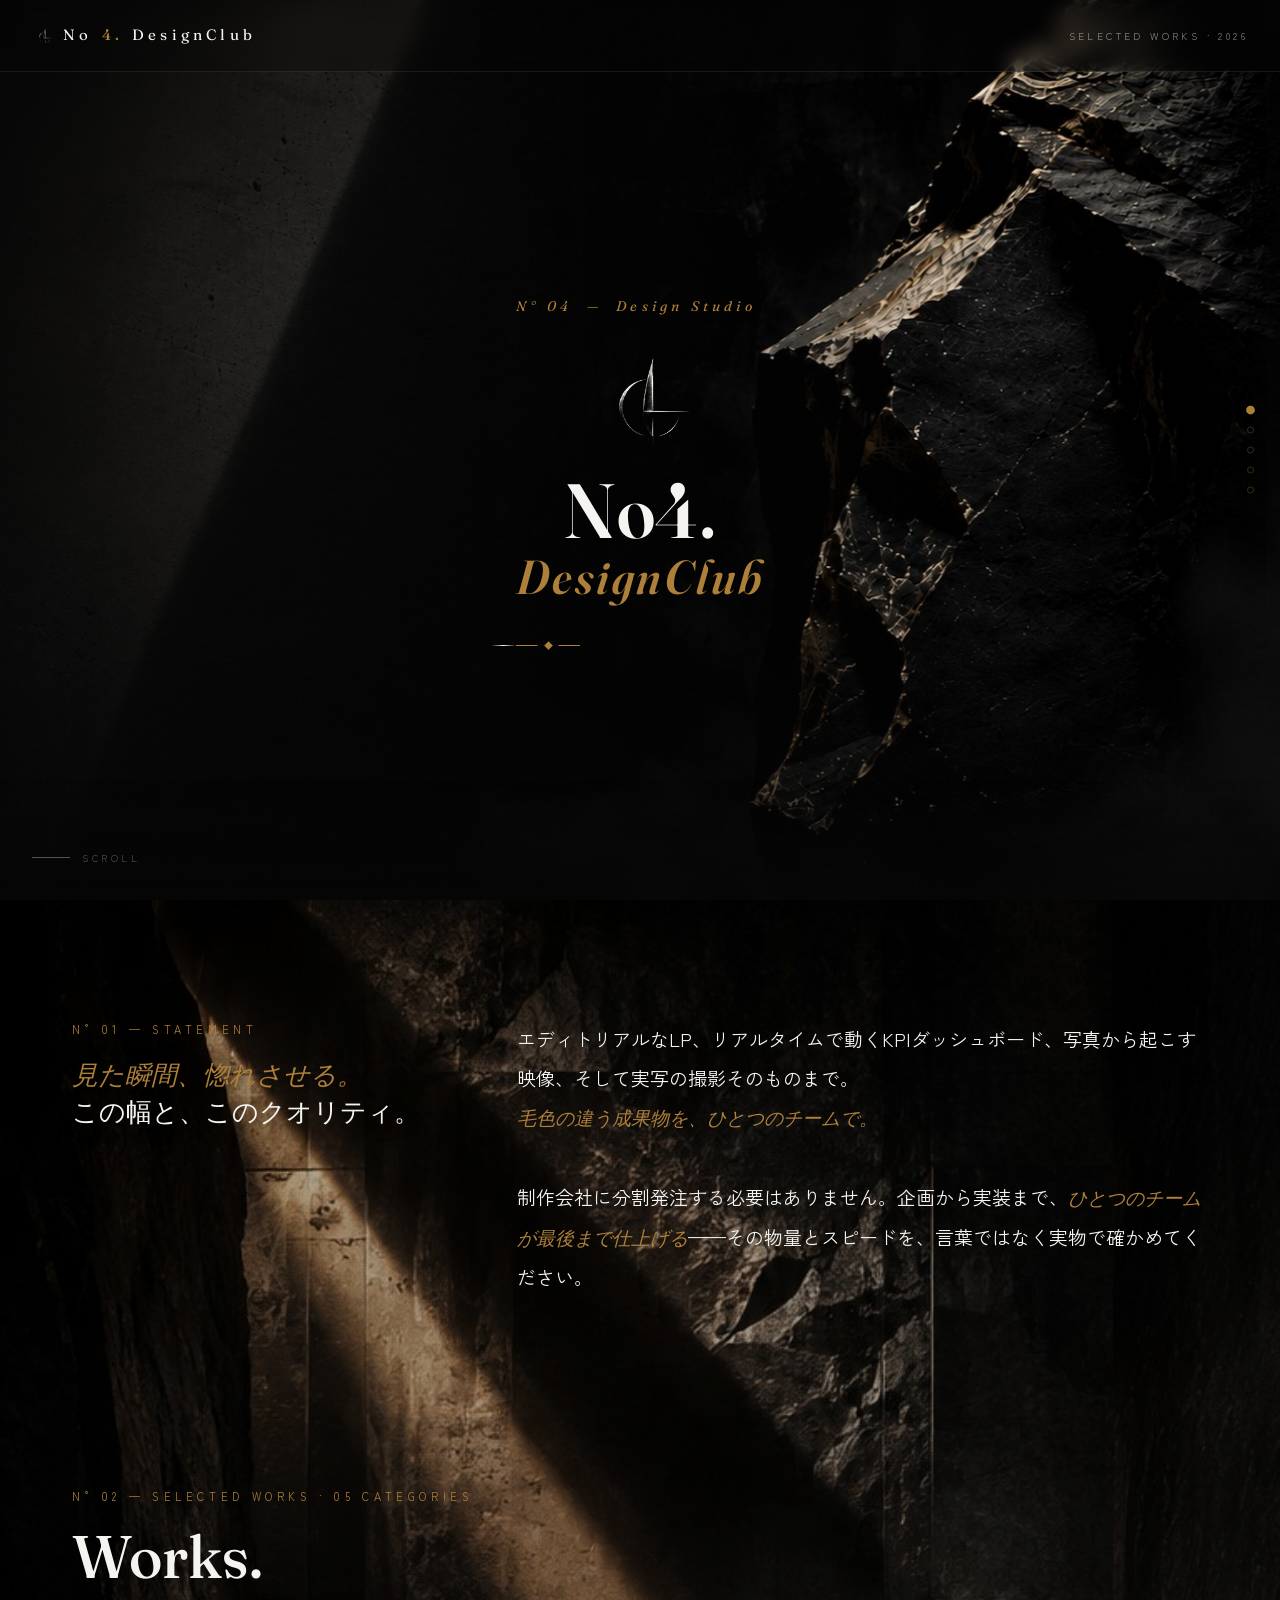
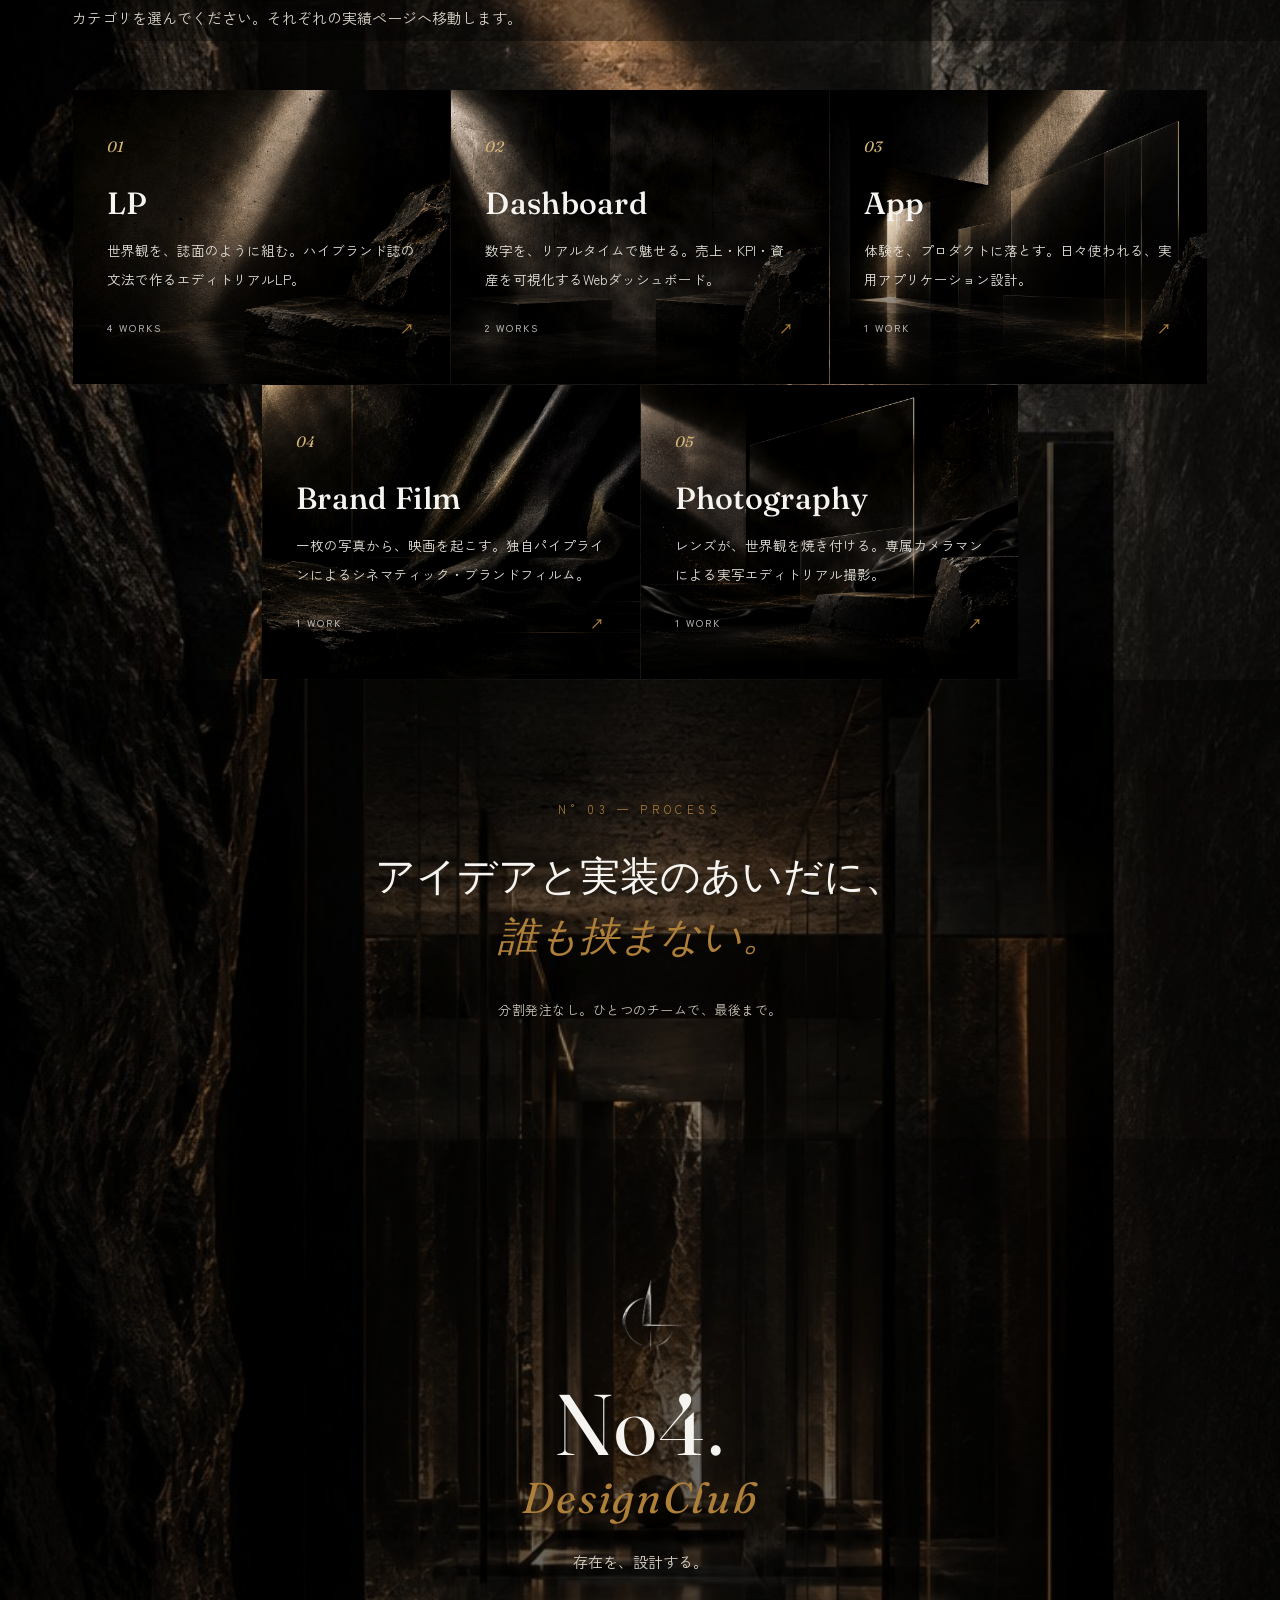
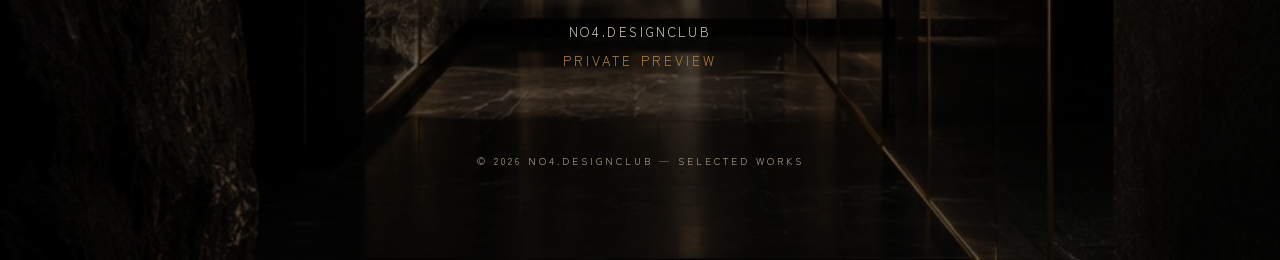
==== index.html @ 949a1e2a "Initial deploy: No4.DesignClub portfolio site" ====
<!DOCTYPE html>
<html lang="ja">
<head>
<meta charset="UTF-8">
<meta name="viewport" content="width=device-width, initial-scale=1.0">
<title>No4.DesignClub — Selected Works</title>
<script>document.documentElement.classList.add('js');</script>
<link rel="preconnect" href="https://fonts.googleapis.com">
<link rel="preconnect" href="https://fonts.gstatic.com" crossorigin>
<link href="https://fonts.googleapis.com/css2?family=Fraunces:ital,opsz,wght@0,9..144,100..900;1,9..144,100..900&family=Zen+Kaku+Gothic+New:wght@400;500;700&family=Noto+Sans+JP:wght@100;300;400;500&display=swap" rel="stylesheet">
<link rel="stylesheet" href="styles.css">
</head>
<body class="noir-top">

<header class="topbar">
  <div class="mark"><img class="mark-icon" src="assets/brand/no4-mark.png" alt="">No<b>4.</b>DesignClub</div>
  <div class="meta">Selected Works · 2026</div>
</header>

<!-- ============ SIDE NAV (PC only) ============ -->
<nav class="side-nav">
  <a href="#s-hero" class="dot" data-label="Intro"></a>
  <a href="#s-statement" class="dot" data-label="Statement"></a>
  <a href="#s-categories" class="dot" data-label="Categories"></a>
  <a href="#s-process" class="dot" data-label="Process"></a>
  <a href="#s-closing" class="dot" data-label="Closing"></a>
</nav>

<!-- ============ HERO ============ -->
<section class="hero hero-noir" id="s-hero" style="--hero-img:url('assets/hero/hero_bg_rock_notext.jpg')">
  <div class="hero-bg"></div>
  <div class="hero-duotone"></div>
  <div class="hero-scrim"></div>
  <div class="hero-spot"></div>
  <div class="wrap">
    <div class="no reveal">N&deg; 04 &nbsp;—&nbsp; Design Studio</div>
    <div class="brand-lockup">
      <img class="brand-icon reveal" src="assets/brand/no4-mark.png" alt="">
      <h1 class="reveal">No4.
        <span class="club serif">DesignClub</span>
      </h1>
    </div>
    <div class="rule reveal"></div>
  </div>
  <div class="scroll-cue">Scroll</div>
</section>

<div class="dark-journey">
<!-- ============ STATEMENT ============ -->
<section class="statement" id="s-statement">
  <div class="wrap">
    <div class="grid">
      <div>
        <span class="eyebrow reveal">N&deg; 01 &mdash; Statement</span>
        <div class="k serif reveal reveal-headline"><span class="g">見た瞬間、惚れさせる。</span><br>この幅と、このクオリティ。</div>
      </div>
      <div>
        <p class="reveal reveal-left">エディトリアルなLP、リアルタイムで動くKPIダッシュボード、写真から起こす映像、そして実写の撮影そのものまで。<span class="g" style="white-space:nowrap">毛色の違う成果物を、ひとつのチームで。</span></p>
        <p class="reveal reveal-left" style="transition-delay:.15s">制作会社に分割発注する必要はありません。企画から実装まで、<span class="g">ひとつのチームが最後まで仕上げる</span>——その物量とスピードを、言葉ではなく実物で確かめてください。</p>
      </div>
    </div>
  </div>
</section>

<!-- ============ CATEGORIES ============ -->
<section class="band" id="s-categories">
  <div class="wrap">
    <span class="eyebrow reveal">N&deg; 02 &mdash; Selected Works · 05 Categories</span>
    <h2 class="serif reveal">Works.</h2>
    <p class="sub reveal">カテゴリを選んでください。それぞれの実績ページへ移動します。</p>
  </div>
</section>

<div class="wrap">
  <div class="cat-grid reveal">

    <a class="cat-card" href="category-lp.html">
      <div class="bg"><img src="assets/thumbs/gen_lp.jpg" alt="" loading="lazy"></div>
      <span class="n serif">01</span>
      <h3>LP</h3>
      <p>世界観を、誌面のように組む。ハイブランド誌の文法で作るエディトリアルLP。</p>
      <div class="meta-row"><span>4 Works</span><span class="arrow">&#8599;</span></div>
    </a>

    <a class="cat-card" href="category-dashboard.html">
      <div class="bg"><img src="assets/thumbs/gen_dashboard.jpg" alt="" loading="lazy"></div>
      <span class="n serif">02</span>
      <h3>Dashboard</h3>
      <p>数字を、リアルタイムで魅せる。売上・KPI・資産を可視化するWebダッシュボード。</p>
      <div class="meta-row"><span>2 Works</span><span class="arrow">&#8599;</span></div>
    </a>

    <a class="cat-card" href="category-app.html">
      <div class="bg"><img src="assets/thumbs/gen_app.jpg" alt="" loading="lazy"></div>
      <span class="n serif">03</span>
      <h3>App</h3>
      <p>体験を、プロダクトに落とす。日々使われる、実用アプリケーション設計。</p>
      <div class="meta-row"><span>1 Work</span><span class="arrow">&#8599;</span></div>
    </a>

    <a class="cat-card" href="category-film.html">
      <div class="bg"><img src="assets/thumbs/gen_film.jpg" alt="" loading="lazy"></div>
      <span class="n serif">04</span>
      <h3>Brand Film</h3>
      <p>一枚の写真から、映画を起こす。独自パイプラインによるシネマティック・ブランドフィルム。</p>
      <div class="meta-row"><span>1 Work</span><span class="arrow">&#8599;</span></div>
    </a>

    <a class="cat-card" href="category-photography.html">
      <div class="bg"><img src="assets/thumbs/gen_photography.jpg" alt="" loading="lazy"></div>
      <span class="n serif">05</span>
      <h3>Photography</h3>
      <p>レンズが、世界観を焼き付ける。専属カメラマンによる実写エディトリアル撮影。</p>
      <div class="meta-row"><span>1 Work</span><span class="arrow">&#8599;</span></div>
    </a>

  </div>
</div>

<!-- ============ PROCESS ============ -->
<section class="process" id="s-process">
  <div class="wrap">
    <span class="eyebrow reveal">N&deg; 03 &mdash; Process</span>
    <p class="reveal reveal-headline">アイデアと実装のあいだに、<br><span class="g" style="white-space:nowrap">誰も挟まない。</span></p>
    <p class="fine reveal">分割発注なし。ひとつのチームで、最後まで。</p>
  </div>
</section>

<!-- ============ CLOSING ============ -->
<section class="closing" id="s-closing">
  <div class="wrap">
    <img class="brand-icon reveal" src="assets/brand/no4-mark.png" alt="">
    <div class="mark serif reveal reveal-headline">No4.
      <span class="club">DesignClub</span>
    </div>
    <p class="tag reveal">存在を、設計する。</p>
    <div class="contact reveal">
      <span>No4.DesignClub</span>
      <b>Private Preview</b>
    </div>
    <div class="foot reveal">&copy; 2026 No4.DesignClub — Selected Works</div>
  </div>
</section>
</div>

<script src="common.js"></script>
</body>
</html>
---- styles.css ----
:root{
  --bg:#fbfaf8;
  --bg-soft:#f3f1ec;
  --panel:#262626;
  --panel-2:#2b2b2b;
  --gold:#ad7f39;
  --gold-soft:rgba(173,127,57,.45);
  --gold-line:rgba(173,127,57,.32);
  --text:#211d18;
  --muted:#585148;
  --faint:#a19a8c;
  --line:rgba(33,29,24,.10);
  --serif:'Fraunces','Times New Roman','YuMincho','Yu Mincho',serif;
  --sans:'Zen Kaku Gothic New','Noto Sans JP','Hiragino Kaku Gothic ProN','Yu Gothic',-apple-system,sans-serif;
  --maxw:1200px;
}
*{box-sizing:border-box;margin:0;padding:0}
html{scroll-behavior:smooth}
body{
  background:var(--bg);
  color:var(--text);
  font-family:var(--sans);
  font-weight:400;
  line-height:1.75;
  -webkit-font-smoothing:antialiased;
  text-rendering:optimizeLegibility;
  overflow-x:hidden;
}
/* ライトテーマのページ（カテゴリ/ケーススタディ）だけ：単色フラットをやめ、ごく薄い放射状グラデーションで奥行きを出す */
body:not(.noir-top){
  background:radial-gradient(140% 70% at 50% -10%,#ffffff 0%,var(--bg) 55%);
}
/* ページ最上部の細いゴールドの一本線＝意図した明るさであることの署名 */
body:not(.noir-top)::after{
  content:"";position:fixed;top:0;left:0;right:0;height:2px;z-index:201;
  background:var(--gold);pointer-events:none;
}
.wrap{max-width:var(--maxw);margin:0 auto;padding:0 32px}
::selection{background:var(--gold);color:#161616}

/* ---------- ambient background: removed 2026-07-19 ----------
   旧「luxury lounge lighting」演出（ゴールドの滲み・きらめき粒子・ノイズ）は
   Rick Owens型ブルータリズムへの方向転換（project_no4_portfolio.md参照）に伴い廃止。
   装飾で埋めず、写真そのもの（hero-noir等）とタイポで語らせる。 */

/* ---------- film grain（2026-07-19）----------
   装飾ではなく素材の質感。サイト全体に極薄のフィルムグレインを重ね、
   「Brand Film」を作るスタジオらしい写真的な手触りを常時与える。 */
body::before{
  content:"";position:fixed;inset:0;z-index:200;pointer-events:none;
  opacity:.035;mix-blend-mode:overlay;
  background-image:url("data:image/svg+xml;utf8,<svg xmlns='http://www.w3.org/2000/svg'><filter id='n'><feTurbulence type='fractalNoise' baseFrequency='0.85' numOctaves='2' stitchTiles='stitch'/></filter><rect width='100%25' height='100%25' filter='url(%23n)'/></svg>");
  background-size:180px 180px;
}

/* ---------- kinetic headline reveal（2026-07-19）----------
   セクションの主見出しだけ、通常のreveal（fade+translateY）にブラーを重ねて
   「像が合っていく」ような特別な立ち上がりにする。多用しない＝主見出し限定。 */
.js .reveal.reveal-headline{
  filter:blur(14px);
  transition:opacity .9s cubic-bezier(.16,1,.3,1),transform .9s cubic-bezier(.16,1,.3,1),filter 1.15s cubic-bezier(.16,1,.3,1);
}
.js .reveal.reveal-headline.in{filter:blur(0)}
@media (prefers-reduced-motion:reduce){
  .reveal-headline{filter:none}
}

/* ---------- typography helpers ---------- */
.serif{font-family:var(--serif)}
.eyebrow{
  font-family:var(--sans);
  font-weight:400;
  font-size:11px;
  letter-spacing:.42em;
  text-transform:uppercase;
  color:var(--gold);
}
h1,h2,h3{font-family:var(--serif);font-weight:500;line-height:1.15}

/* ---------- reveal motion ---------- */
.js .reveal{opacity:0;transform:translateY(22px);transition:opacity .9s cubic-bezier(.16,1,.3,1),transform .9s cubic-bezier(.16,1,.3,1)}
.js .reveal.in{opacity:1;transform:none}
.js .reveal.reveal-left{transform:translateX(-26px)}
.js .reveal.reveal-left.in{transform:none}
@media (prefers-reduced-motion:reduce){
  .js .reveal{opacity:1;transform:none;transition:none}
  html{scroll-behavior:auto}
}

/* ---------- top bar ---------- */
.topbar{
  position:fixed;top:0;left:0;right:0;z-index:50;
  display:flex;align-items:center;justify-content:space-between;
  padding:18px 32px;
  background:linear-gradient(to bottom,rgba(250,245,236,.92),rgba(250,245,236,0));
  backdrop-filter:blur(2px);
}
.topbar .mark{font-family:var(--serif);font-size:15px;letter-spacing:.28em;color:var(--text);text-decoration:none;pointer-events:auto;display:inline-flex;align-items:center;gap:9px}
.topbar .mark-icon{height:19px;width:auto}
.topbar .mark b{color:var(--gold);font-weight:500}
.topbar .meta{font-size:10px;letter-spacing:.34em;color:var(--faint);text-transform:uppercase;pointer-events:none}
.topbar .back{
  pointer-events:auto;font-size:10px;letter-spacing:.28em;text-transform:uppercase;color:var(--muted);
  text-decoration:none;display:flex;align-items:center;gap:8px;transition:color .25s ease;
}
.topbar .back:hover{color:var(--gold)}
.topbar .back span{font-size:13px}

/* トップページ限定：hero-noir（暗い写真ヒーロー）に合わせてトップバーを反転 */
.noir-top .topbar{
  height:72px;padding-top:0;padding-bottom:0;
  background:rgba(8,8,8,.35);
  backdrop-filter:blur(10px);-webkit-backdrop-filter:blur(10px);
  border-bottom:1px solid rgba(255,255,255,.08);
}
.noir-top .topbar .mark{color:#f5f4f1}
.noir-top .topbar .meta{color:rgba(245,244,241,.55)}

/* ---------- hero ---------- */
.hero{
  min-height:100vh;display:flex;flex-direction:column;justify-content:center;
  position:relative;padding:120px 0 80px;
}
.hero .no{font-family:var(--serif);font-style:italic;font-size:14px;letter-spacing:.3em;color:var(--gold);margin-bottom:26px}
.hero h1{
  font-size:clamp(36px,6vw,84px);
  font-weight:600;
  font-variation-settings:'opsz' 144;
  letter-spacing:.01em;
  line-height:.98;
  color:#f5f4f1;
}
.hero h1 .club{
  display:block;
  color:var(--gold);font-style:italic;font-size:.62em;letter-spacing:.06em;margin-top:.12em;
}
.hero .tag{
  margin-top:40px;max-width:640px;
  font-size:clamp(15px,1.4vw,18px);font-weight:400;color:var(--muted);
  line-height:1.9;
}
.hero .tag b{color:var(--text);font-weight:500}
.hero .wrap{position:relative;z-index:3}
.hero .brand-lockup{display:inline-block;text-align:center}
.hero .brand-icon{height:104px;width:auto;margin:0 auto 24px;display:block}

/* ---------- hero-noir: photographic hero (2026-07-19, Rick Owens方向 / 2026-07-19 ゴールドデュオトーン+ボトムフェード追加) ---------- */
.hero-noir{background:#050505;color:#f5f4f1;overflow:hidden;z-index:0}
.hero-noir .hero-bg{
  position:absolute;inset:-3% -3%;z-index:-3;
  background-image:var(--hero-img);background-size:cover;background-position:var(--hero-pos, center right);
  animation:heroKenBurns 28s ease-in-out infinite alternate;
  will-change:transform;
}
@keyframes heroKenBurns{
  0%{transform:scale(1)}
  100%{transform:scale(1.055)}
}
/* グレースケール写真にゴールドの色相だけを乗せるデュオトーン（mix-blend-mode:colorは背景の輝度を保ったまま色相/彩度だけ上書きする） */
.hero-noir .hero-duotone{
  display:none;
  position:absolute;inset:0;z-index:-2;
  background:radial-gradient(130% 95% at 78% 12%,#e7c48a 0%,#8a5f28 42%,#180f07 80%);
  mix-blend-mode:color;
  opacity:.92;
}
.hero-noir .hero-scrim{
  position:absolute;inset:0;z-index:-1;
  background:
    linear-gradient(90deg,rgba(5,5,5,.92) 0%,rgba(5,5,5,.74) 30%,rgba(5,5,5,.32) 56%,rgba(5,5,5,.04) 78%,rgba(5,5,5,0) 100%),
    linear-gradient(0deg,rgba(5,5,5,.55) 0%,rgba(5,5,5,0) 32%);
}
/* ヒーロー下端はごく薄い暗色フェードのみ（次のStatementも深い黒なので白へ溶かす必要がない） */
.hero-noir::after{
  content:"";position:absolute;left:0;right:0;bottom:0;height:120px;z-index:1;
  background:linear-gradient(to bottom,rgba(5,5,5,0) 0%,rgba(5,5,5,.5) 100%);
  pointer-events:none;
}
/* カーソル追従スポットライト（signature interaction・2026-07-19）：暗い面にマウスを近づけると光が差し込む */
.hero-noir .hero-spot{
  position:absolute;inset:0;z-index:0;pointer-events:none;
  background:radial-gradient(circle 340px at var(--sx,50%) var(--sy,42%),rgba(255,210,145,.5) 0%,rgba(255,210,145,0) 72%);
  mix-blend-mode:screen;
  opacity:0;transition:opacity .5s ease;
}
.has-fine-cursor .hero-noir.spot-active .hero-spot{opacity:1}
.hero-noir .no{color:var(--gold)}
.hero-noir .tag{color:rgba(245,244,241,.72)}
.hero-noir .tag b{color:#fff}
.hero-noir .rule{background:var(--gold)}
.hero-noir .rule::before{background:#050505}
/* scroll-cueはボトムフェードで明るくなった位置に乗るため、暗色側ではなく淡色背景向けの配色にする */
.hero-noir .scroll-cue{color:var(--muted);z-index:2}
.hero-noir .scroll-cue::before{background:var(--muted)}
@media (max-width:900px){
  .hero-noir .hero-bg{background-position:65% center}
}
@media (prefers-reduced-motion:reduce){
  .hero-noir .hero-bg{animation:none}
}
.rule{width:64px;height:1px;background:var(--gold);opacity:.85;margin:44px 0 0;position:relative;overflow:visible}
.rule::before{
  content:"\25C6";position:absolute;left:50%;top:50%;transform:translate(-50%,-50%);
  font-size:9px;color:var(--gold);background:var(--bg);padding:0 6px;line-height:1;
}
.rule::after{
  content:"";position:absolute;top:0;left:-40%;width:40%;height:100%;
  background:linear-gradient(90deg,transparent,rgba(255,255,255,.95),transparent);
  animation:sweep 5.5s ease-in-out infinite;
}
@keyframes sweep{
  0%{left:-40%}
  55%{left:110%}
  100%{left:110%}
}
@media (prefers-reduced-motion:reduce){
  .rule::after{animation:none;display:none}
}
.scroll-cue{
  position:absolute;bottom:34px;left:32px;
  font-size:10px;letter-spacing:.35em;text-transform:uppercase;color:var(--faint);
  display:flex;align-items:center;gap:12px;
}
.scroll-cue::before{content:"";width:38px;height:1px;background:var(--faint)}

/* ---------- category hero (smaller, per-category pages) ---------- */
.cat-hero{min-height:64vh;display:flex;flex-direction:column;justify-content:center;position:relative;padding:150px 0 60px}
.cat-hero .no{font-family:var(--serif);font-style:italic;font-size:13px;letter-spacing:.3em;color:var(--gold);margin-bottom:22px}
.cat-hero h1{
  font-size:clamp(44px,7.5vw,96px);font-weight:600;letter-spacing:.01em;line-height:.98;
  color:var(--text);
}
.cat-hero .tag{margin-top:30px;max-width:640px;font-size:clamp(15px,1.4vw,18px);color:var(--muted);line-height:1.9}
.cat-hero .fine{font-family:var(--sans);font-size:13px;color:var(--faint);margin-top:16px;letter-spacing:.04em}
.cat-hero .count{margin-top:26px;font-size:11px;letter-spacing:.28em;text-transform:uppercase;color:var(--faint)}

/* ---------- dark journey (Statement〜Closing共通の1枚背景) ---------- */
.dark-journey{position:relative;overflow:hidden}
.dark-journey::before{
  content:"";position:absolute;inset:0;z-index:0;
  background-image:url('assets/hero/journey_bg_single_notext.jpg');
  background-size:cover;background-position:center top;
}

/* ---------- statement ---------- */
.statement{padding:120px 0;position:relative}
.statement::after{
  content:"";position:absolute;inset:0;z-index:0;
  background:rgba(0,0,0,.32);
}
.statement .wrap{position:relative;z-index:1}
.statement .grid{display:grid;grid-template-columns:.9fr 1.6fr;gap:56px;align-items:start}
.statement .eyebrow{display:block;margin-bottom:18px}
.statement .k{font-family:var(--serif);font-size:26px;line-height:1.4;color:#f5f4f1;text-shadow:0 2px 18px rgba(0,0,0,.7)}
.statement p{font-size:19px;line-height:2.05;font-weight:400;color:#f5f4f1}
.statement p + p{margin-top:40px}
.statement p .g,.statement .k .g{color:var(--gold);font-family:var(--serif);font-style:italic;font-weight:500}

/* ---------- section head (Works) ---------- */
.band{padding:70px 0 10px;position:relative}
.band::after{
  content:"";position:absolute;inset:0;z-index:0;
  background:rgba(0,0,0,.38);
}
.band .wrap{position:relative;z-index:1}
.band .eyebrow{display:block;margin-bottom:16px}
.band h2{font-size:clamp(34px,5vw,60px);color:#f5f4f1}
.band .sub{margin-top:14px;color:#d8d2c6;font-size:15px;max-width:520px}

/* ---------- category cards (hub) ---------- */
.cat-grid{display:flex;flex-wrap:wrap;justify-content:center;gap:1px;background:var(--line);border:1px solid var(--line);margin-top:48px}
.cat-card{
  flex:0 0 calc((100% - 2px) / 3);max-width:calc((100% - 2px) / 3);
  position:relative;background:#0a0a0a;padding:44px 34px;min-height:270px;
  display:flex;flex-direction:column;text-decoration:none;color:inherit;
  overflow:hidden;isolation:isolate;
  transition:background .3s ease;
  --sx:50%;--sy:40%;
}
.cat-card:hover{background:#141414}
.cat-card .bg{position:absolute;inset:0;z-index:-1;overflow:hidden}
.cat-card .bg img{
  width:100%;height:100%;object-fit:cover;object-position:center center;
  opacity:1;filter:saturate(1.05) contrast(1.02);
  transform:scale(1.06);
  transition:opacity .5s ease,filter .5s ease,transform .8s cubic-bezier(.16,1,.3,1);
}
.cat-card .bg::after{
  content:"";position:absolute;inset:0;
  background:linear-gradient(to top,rgba(0,0,0,.78) 0%,rgba(0,0,0,.05) 55%,rgba(0,0,0,0) 100%);
}
.cat-card .bg::before{
  content:"";position:absolute;inset:0;z-index:2;pointer-events:none;
  background:radial-gradient(circle 200px at var(--sx) var(--sy),rgba(255,210,145,.55) 0%,rgba(255,210,145,0) 75%);
  mix-blend-mode:screen;
  opacity:0;transition:opacity .35s ease;
}
.has-fine-cursor .cat-card.spot-active .bg::before{opacity:1}
.cat-card:hover .bg img{opacity:1;filter:saturate(1.15) contrast(1.05);transform:scale(1.12)}
.cat-card .n{font-family:var(--serif);font-style:italic;color:#d9b878;font-size:15px;margin-bottom:26px}
.cat-card h3{font-family:var(--serif);font-size:clamp(26px,2.4vw,32px);font-weight:500;letter-spacing:.01em;margin-bottom:14px;color:#f5f4f1}
.cat-card p{
  font-size:13.5px;color:#e5e2da;font-weight:400;line-height:2.15;flex:1;
}
.cat-card .meta-row{
  margin-top:22px;display:flex;align-items:center;justify-content:space-between;
  font-size:10px;letter-spacing:.2em;text-transform:uppercase;color:rgba(245,244,241,.7);font-weight:500;
}
.cat-card .arrow{font-size:14px;color:var(--gold);transition:transform .25s ease}
.cat-card:hover .arrow{transform:translate(4px,-4px)}
@media (max-width:900px){.cat-card{flex-basis:calc((100% - 1px) / 2);max-width:calc((100% - 1px) / 2)}}
@media (max-width:560px){.cat-card{flex-basis:100%;max-width:100%}}

/* ---------- work block ---------- */
.work{padding:96px 0;border-top:1px solid var(--line)}
.work:first-of-type{border-top:none}
.work .head{display:grid;grid-template-columns:auto 1fr;gap:34px;align-items:start;margin-bottom:44px}
.work .idx{
  font-family:var(--serif);font-style:italic;font-size:30px;line-height:1;color:var(--gold);
  width:76px;height:76px;border-radius:50%;display:flex;align-items:center;justify-content:center;
  background:radial-gradient(circle at 34% 30%,#fffaf1,var(--bg-soft) 62%);
  box-shadow:inset 0 1px 2px rgba(255,255,255,.9),inset 0 -3px 6px rgba(179,130,58,.28),0 8px 18px -8px rgba(179,130,58,.4),0 0 0 1px var(--gold-line);
}
.work .tags{display:flex;gap:10px;flex-wrap:wrap;margin-bottom:14px}
.tag-pill{
  font-size:10px;letter-spacing:.22em;text-transform:uppercase;color:var(--gold);
  border:1px solid var(--gold-line);border-radius:2px;padding:5px 11px;
  font-weight:400;
}
.tag-pill.muted{color:var(--muted);border-color:var(--line)}
.tag-pill.gold-tag{background:var(--gold);color:#fff;border-color:var(--gold)}
.work h3{font-size:clamp(30px,4vw,46px);letter-spacing:.01em}
.work .concept{margin-top:12px;font-size:17px;color:var(--muted);font-weight:400;max-width:640px;line-height:1.8}
.work ul{list-style:none;margin-top:22px;display:grid;grid-template-columns:1fr 1fr;gap:8px 34px;max-width:760px}
.work li{position:relative;padding-left:20px;font-size:14px;color:var(--text);font-weight:400;line-height:1.7}
.work li::before{content:"";position:absolute;left:0;top:.72em;width:6px;height:1px;background:var(--gold)}
.work li.note{color:var(--faint)}
.work li.note::before{background:var(--faint)}
.live-link{
  display:inline-flex;align-items:center;gap:8px;margin-top:24px;
  font-family:var(--sans);font-size:13px;letter-spacing:.08em;color:var(--gold);
  text-decoration:none;border-bottom:1px solid var(--gold-line);padding-bottom:3px;
  transition:border-color .25s ease,gap .25s ease;
}
.live-link span{font-size:14px;transition:transform .25s ease}
.live-link:hover{border-color:var(--gold);gap:11px}
.live-link:hover span{transform:translate(2px,-2px)}

/* ---------- visual stage ---------- */
.stage{display:flex;gap:26px;align-items:stretch}
.stage.center{justify-content:center}
.stage .grow{flex:1;min-width:0}

/* ---------- case study (flagship deep-dive, 2026-07-24) ---------- */
.case-hero{margin-bottom:10px}
.case-hero .idx{display:block;font-family:var(--serif);font-style:italic;color:var(--gold);font-size:14px;letter-spacing:.24em;margin-bottom:20px}
.case-hero h3{font-size:clamp(38px,5.6vw,64px);letter-spacing:.01em;margin-bottom:20px}
.case-hero .lead{font-size:18px;line-height:1.9;color:var(--muted);max-width:640px}
.case-meta{display:grid;grid-template-columns:repeat(4,1fr);gap:1px;background:var(--line);border:1px solid var(--line);margin-top:44px}
.case-meta div{background:var(--bg);padding:20px 22px}
.case-meta .k{font-size:10px;letter-spacing:.2em;text-transform:uppercase;color:var(--faint);margin-bottom:8px}
.case-meta .v{font-size:14px;color:var(--text);line-height:1.5}

.case-section{margin-top:70px;max-width:720px}
.case-section .n{font-family:var(--serif);font-style:italic;color:var(--gold);font-size:13px;letter-spacing:.2em;margin-bottom:14px;display:block}
.case-section h4{font-size:clamp(21px,2.4vw,28px);margin-bottom:16px;font-weight:500}
.case-section p{font-size:15.5px;line-height:1.95;color:var(--muted)}
.case-section p+p{margin-top:16px}

.case-art{margin-top:70px}
.case-art .n{font-family:var(--serif);font-style:italic;color:var(--gold);font-size:13px;letter-spacing:.2em;margin-bottom:14px;display:block}
.case-art h4{font-size:clamp(21px,2.4vw,28px);margin-bottom:16px;font-weight:500}
.case-art p{font-size:15.5px;line-height:1.95;color:var(--muted);max-width:720px}
.case-type-sample{margin-top:28px;padding:36px;border:1px solid var(--line);background:var(--bg-soft);max-width:640px}
.case-type-sample .en{font-family:'EB Garamond',serif;font-style:italic;font-size:32px;color:var(--text);line-height:1.3}
.case-type-sample .ja{font-family:'Noto Sans JP',sans-serif;font-weight:100;font-size:16px;color:var(--muted);margin-top:14px;letter-spacing:.04em}
.case-art .swatches{display:flex;gap:14px;margin-top:22px}
.case-swatch{width:56px;height:56px;border-radius:4px}

.case-results{margin-top:70px;display:grid;grid-template-columns:1fr 1fr;gap:1px;background:var(--line);border:1px solid var(--line)}
.case-results>div{background:var(--bg);padding:32px 30px}
.case-results .label{font-size:10px;letter-spacing:.22em;text-transform:uppercase;color:var(--faint);margin-bottom:16px}
.case-results ul{list-style:none}
.case-results li{position:relative;padding-left:18px;font-size:14px;color:var(--text);line-height:1.8;margin-bottom:10px}
.case-results li:last-child{margin-bottom:0}
.case-results li::before{content:"";position:absolute;left:0;top:.78em;width:6px;height:1px;background:var(--gold)}

.case-next{margin-top:90px;padding-top:46px;border-top:1px solid var(--line)}
.case-next .lbl{font-size:10px;letter-spacing:.24em;text-transform:uppercase;color:var(--faint)}
.case-next a{display:inline-block;margin-top:14px;font-family:var(--serif);font-size:clamp(26px,3.6vw,40px);color:var(--text);text-decoration:none;transition:color .25s ease}
.case-next a:hover{color:var(--gold)}
@media (max-width:900px){
  .case-meta{grid-template-columns:1fr 1fr}
  .case-results{grid-template-columns:1fr}
}

/* gilded corner accents shared by all frame types */
.browser,.phone,.film{position:relative}
.browser::before,.browser::after,
.phone::before,.phone::after,
.film::before,.film::after{
  content:"";position:absolute;width:18px;height:18px;pointer-events:none;z-index:2;
  border-color:var(--gold);border-style:solid;opacity:.45;
  transition:opacity .3s ease;
}
.browser:hover::before,.browser:hover::after,
.phone:hover::before,.phone:hover::after,
.film:hover::before,.film:hover::after{opacity:.95}
.browser::before,.phone::before,.film::before{top:9px;left:9px;border-width:1.5px 0 0 1.5px}
.browser::after,.phone::after,.film::after{bottom:9px;right:9px;border-width:0 1.5px 1.5px 0}

/* browser frame */
.browser{
  background:var(--panel);
  border:1px solid var(--line);
  border-radius:8px;
  overflow:hidden;
  box-shadow:0 40px 90px -35px rgba(0,0,0,.85),0 0 80px -22px rgba(179,130,58,.3),0 0 0 1px rgba(179,130,58,.1);
  display:flex;flex-direction:column;
}
.chrome{
  display:flex;align-items:center;gap:8px;
  padding:11px 16px;background:var(--panel-2);border-bottom:1px solid var(--line);
  flex:0 0 auto;
}
.chrome .dot{width:10px;height:10px;border-radius:50%;background:#3a3a3a}
.chrome .dot:nth-child(2){background:#343434}
.chrome .url{
  margin-left:14px;font-size:11px;letter-spacing:.12em;color:var(--faint);
  font-family:var(--sans);white-space:nowrap;overflow:hidden;text-overflow:ellipsis;
}
.chrome .url b{color:var(--muted);font-weight:400}
.viewport{
  overflow-y:auto;overscroll-behavior:contain;
  background:#111;
  max-height:var(--vh,600px);
}
.viewport img{display:block;width:100%;height:auto;cursor:zoom-in}
.viewport.fit{max-height:none}
/* slim gold scrollbar */
.viewport::-webkit-scrollbar{width:9px}
.viewport::-webkit-scrollbar-track{background:transparent}
.viewport::-webkit-scrollbar-thumb{background:var(--gold-soft);border-radius:8px;border:2px solid #111}
.viewport::-webkit-scrollbar-thumb:hover{background:var(--gold)}

/* phone frame */
.phone{
  flex:0 0 auto;width:284px;
  background:#0d0d0d;border:1px solid var(--line);
  border-radius:30px;padding:12px;
  box-shadow:0 40px 80px -40px rgba(0,0,0,.85),0 0 80px -20px rgba(179,130,58,.34);
  display:flex;flex-direction:column;
}
.phone .notch{width:110px;height:5px;border-radius:5px;background:#2c2c2c;margin:2px auto 10px}
.phone .screen{
  border-radius:20px;overflow:hidden;overflow-y:auto;overscroll-behavior:contain;
  background:#111;max-height:var(--pvh,600px);
}
.phone .screen img{display:block;width:100%;height:auto}
.phone .screen::-webkit-scrollbar{width:6px}
.phone .screen::-webkit-scrollbar-thumb{background:var(--gold-soft);border-radius:6px}

/* video frame */
.film{
  background:#000;border:1px solid var(--line);border-radius:8px;overflow:hidden;
  box-shadow:0 40px 80px -40px rgba(0,0,0,.85),0 0 80px -20px rgba(179,130,58,.3);
  position:relative;flex:1;min-width:0;
}
.film video{display:block;width:100%;height:auto;max-height:640px;object-fit:cover}
.film .cap{
  position:absolute;left:16px;bottom:14px;
  font-size:10px;letter-spacing:.24em;text-transform:uppercase;color:rgba(255,255,255,.82);
  text-shadow:0 1px 8px rgba(0,0,0,.9);
}

/* ---------- stills grid (photography frame) ---------- */
.stills-grid{display:grid;grid-template-columns:repeat(4,1fr);gap:10px}
.stills-grid .cell{
  position:relative;border-radius:6px;overflow:hidden;background:#111;
  border:1px solid var(--line);
  box-shadow:0 20px 50px -30px rgba(0,0,0,.8);
  aspect-ratio:2/3;
}
.stills-grid .cell:nth-child(3n+1){aspect-ratio:3/4}
.stills-grid img{width:100%;height:100%;object-fit:cover;display:block;transition:transform .5s cubic-bezier(.16,1,.3,1)}
.stills-grid .cell:hover img{transform:scale(1.045)}
@media (max-width:900px){.stills-grid{grid-template-columns:repeat(3,1fr)}}
@media (max-width:560px){.stills-grid{grid-template-columns:repeat(2,1fr)}}

.cap-row{
  margin-top:16px;display:flex;align-items:center;gap:14px;
  font-size:11px;letter-spacing:.16em;text-transform:uppercase;color:var(--faint);
}
.cap-row .dotline{flex:1;height:1px;background:var(--line)}

/* ---------- capabilities ---------- */
.caps{padding:110px 0;border-top:1px solid var(--line)}
.caps .grid{display:grid;grid-template-columns:repeat(4,1fr);gap:1px;background:var(--line);border:1px solid var(--line);margin-top:48px}
.cap-cell{background:var(--bg);padding:38px 30px;min-height:210px;display:flex;flex-direction:column}
.cap-cell .n{font-family:var(--serif);font-style:italic;color:var(--gold-soft);font-size:15px;margin-bottom:22px}
.cap-cell h4{font-family:var(--serif);font-size:23px;font-weight:500;letter-spacing:.01em;margin-bottom:12px}
.cap-cell p{font-size:13px;color:var(--muted);font-weight:400;line-height:1.85}

/* ---------- process ---------- */
.process{padding:120px 0;text-align:center;position:relative}
.process::after{
  content:"";position:absolute;inset:0;z-index:0;
  background:rgba(0,0,0,.44);
}
.process .wrap{position:relative;z-index:1}
.process .eyebrow{display:block;margin-bottom:26px}
.process p{
  font-family:var(--serif);font-size:clamp(24px,3.4vw,40px);line-height:1.5;
  max-width:900px;margin:0 auto;color:#f5f4f1;font-weight:400;
}
.process p .g{color:var(--gold);font-style:italic}
.process .fine{font-family:var(--sans);font-size:13px;color:#c9c3b6;margin-top:34px;letter-spacing:.04em}

/* ---------- closing ---------- */
.closing{padding:130px 0 90px;text-align:center;position:relative}
.closing::after{
  content:"";position:absolute;inset:0;z-index:0;
  background:rgba(0,0,0,.58);
}
.closing .wrap{position:relative;z-index:1}
.closing .brand-icon{height:88px;width:auto;margin:0 auto 24px;display:block}
.closing .brand-icon-raw{width:150px;height:auto;margin:0 auto 24px;display:block;border-radius:4px}
.closing .mark{font-family:var(--serif);font-size:clamp(40px,7vw,86px);letter-spacing:.02em;line-height:1;color:#f5f4f1}
.closing .mark .club{display:block;color:var(--gold);font-style:italic;font-size:.5em;margin-top:.2em;text-shadow:0 0 34px rgba(179,130,58,.3)}
.closing .tag{color:#d8d2c6;margin-top:30px;font-size:15px}
.closing .contact{
  margin-top:46px;display:inline-flex;flex-direction:column;gap:6px;
  font-size:13px;letter-spacing:.2em;text-transform:uppercase;color:#c9c3b6;
}
.closing .contact b{color:var(--gold);font-weight:400;letter-spacing:.24em}
.foot{margin-top:80px;font-size:10px;letter-spacing:.3em;text-transform:uppercase;color:#b3a58f}

/* ---------- back link (bottom, category pages) ---------- */
.back-band{padding:60px 0 40px;text-align:center}
.back-band .to-hub{
  display:inline-flex;align-items:center;gap:10px;text-decoration:none;
  font-family:var(--sans);font-size:12px;letter-spacing:.24em;text-transform:uppercase;color:var(--muted);
  border-bottom:1px solid var(--line);padding-bottom:6px;transition:color .25s ease,border-color .25s ease;
}
.back-band .to-hub:hover{color:var(--gold);border-color:var(--gold-line)}

/* ---------- responsive ---------- */
@media (max-width:900px){
  .wrap{padding:0 22px}
  .topbar{padding:14px 22px}
  .statement .grid{grid-template-columns:1fr;gap:28px}
  .work .head{grid-template-columns:1fr;gap:14px}
  .work .idx{width:58px;height:58px;font-size:22px}
  .work ul{grid-template-columns:1fr}
  .stage{flex-direction:column;gap:20px}
  .phone{width:100%;max-width:300px;margin:0 auto}
  .caps .grid{grid-template-columns:1fr 1fr}
  .scroll-cue{left:22px}
}
@media (max-width:520px){
  .caps .grid{grid-template-columns:1fr}
  .hero h1{font-size:48px}
}

/* ---------- side nav (PC only) ---------- */
.side-nav{
  position:fixed;right:26px;top:50%;transform:translateY(-50%);z-index:40;
  display:flex;flex-direction:column;gap:13px;
}
.side-nav .dot{
  position:relative;width:7px;height:7px;border-radius:50%;
  background:transparent;border:1px solid var(--gold-line);
  transition:background .3s ease,transform .3s ease,border-color .3s ease;
}
.side-nav .dot::after{
  content:attr(data-label);position:absolute;right:18px;top:50%;transform:translateY(-50%);
  font-family:var(--sans);font-size:11px;letter-spacing:.06em;white-space:nowrap;
  color:var(--text);background:var(--bg);padding:4px 10px;border-radius:3px;
  border:1px solid var(--line);opacity:0;pointer-events:none;
  transition:opacity .25s ease,transform .25s ease;transform:translateY(-50%) translateX(6px);
}
.side-nav .dot:hover::after{opacity:1;transform:translateY(-50%) translateX(0)}
.side-nav .dot:hover{border-color:var(--gold);transform:scale(1.3)}
.side-nav .dot.active{background:var(--gold);border-color:var(--gold);transform:scale(1.25)}
@media (max-width:1100px){.side-nav{display:none}}

/* ---------- 3D tilt frames (PC only) ---------- */
html.has-fine-cursor .browser,html.has-fine-cursor .phone,html.has-fine-cursor .film{
  transition:transform .35s cubic-bezier(.16,1,.3,1);
  transform-style:preserve-3d;will-change:transform;
}
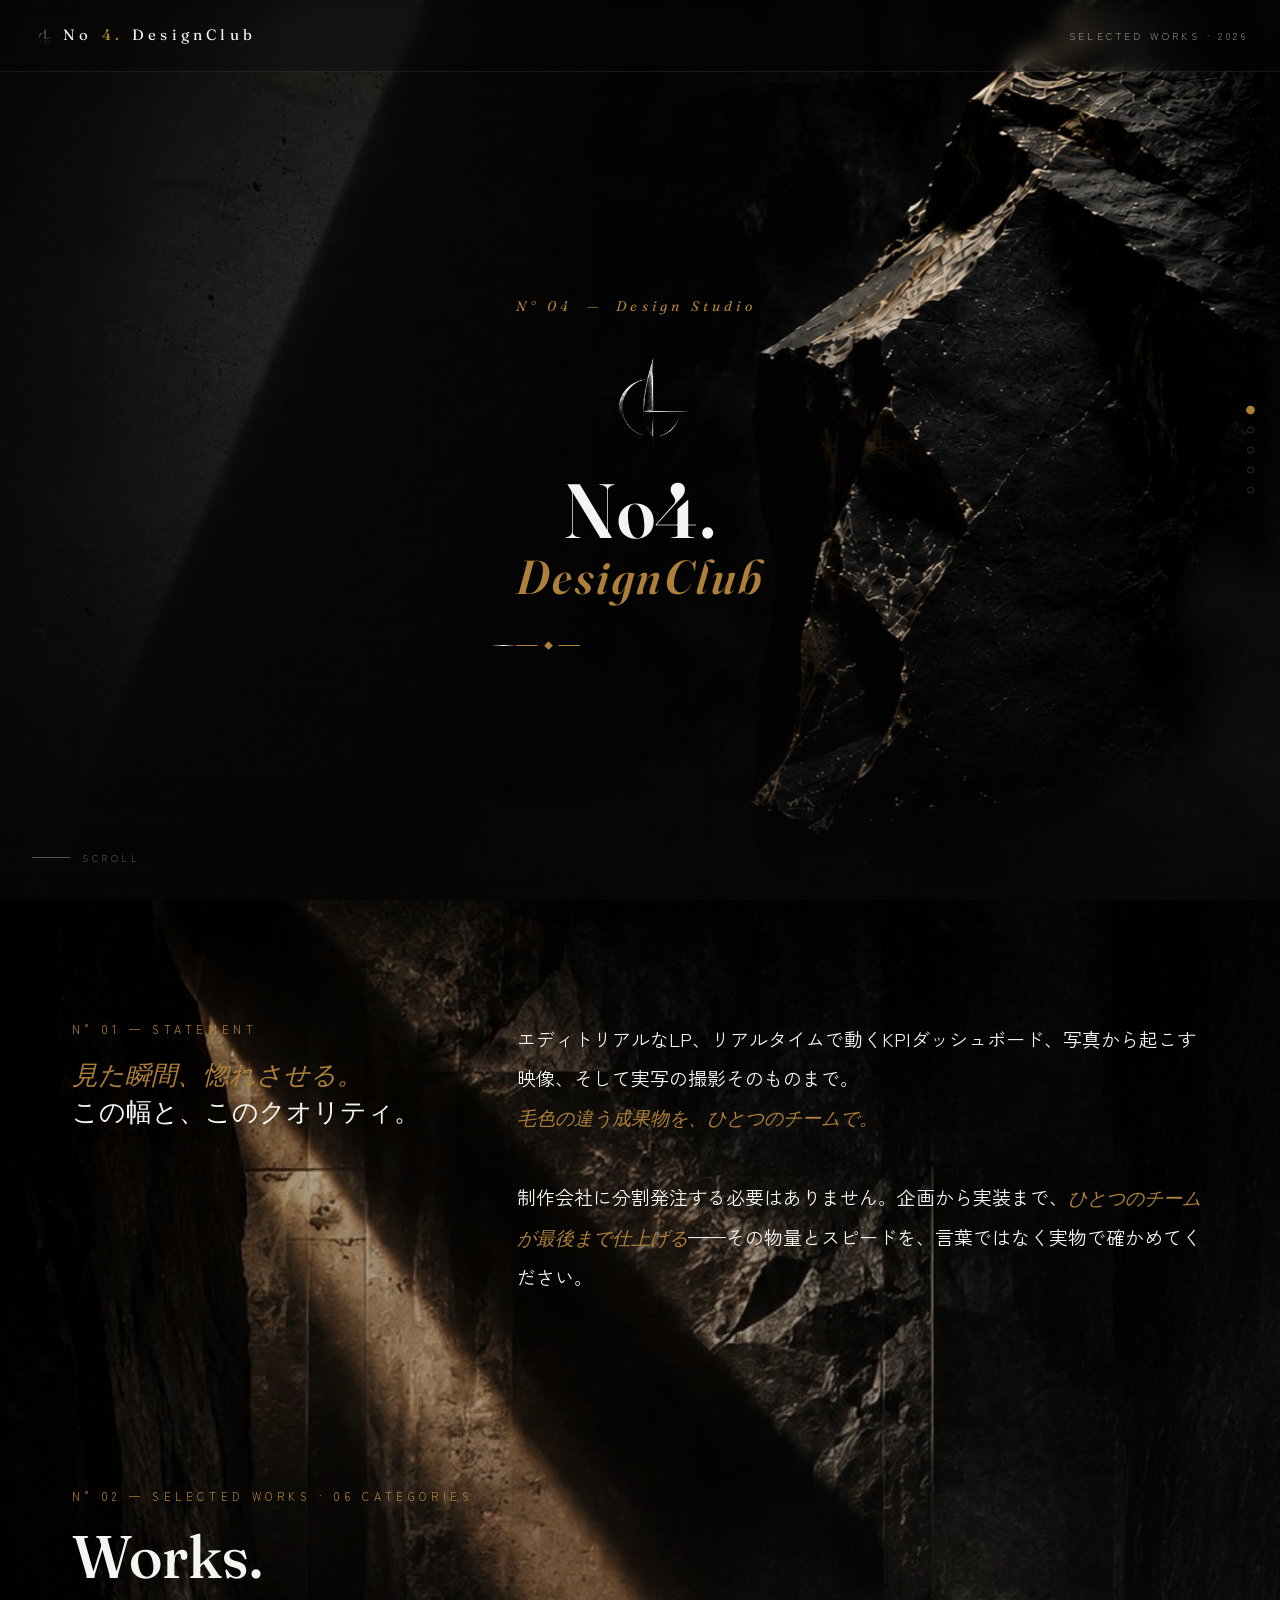
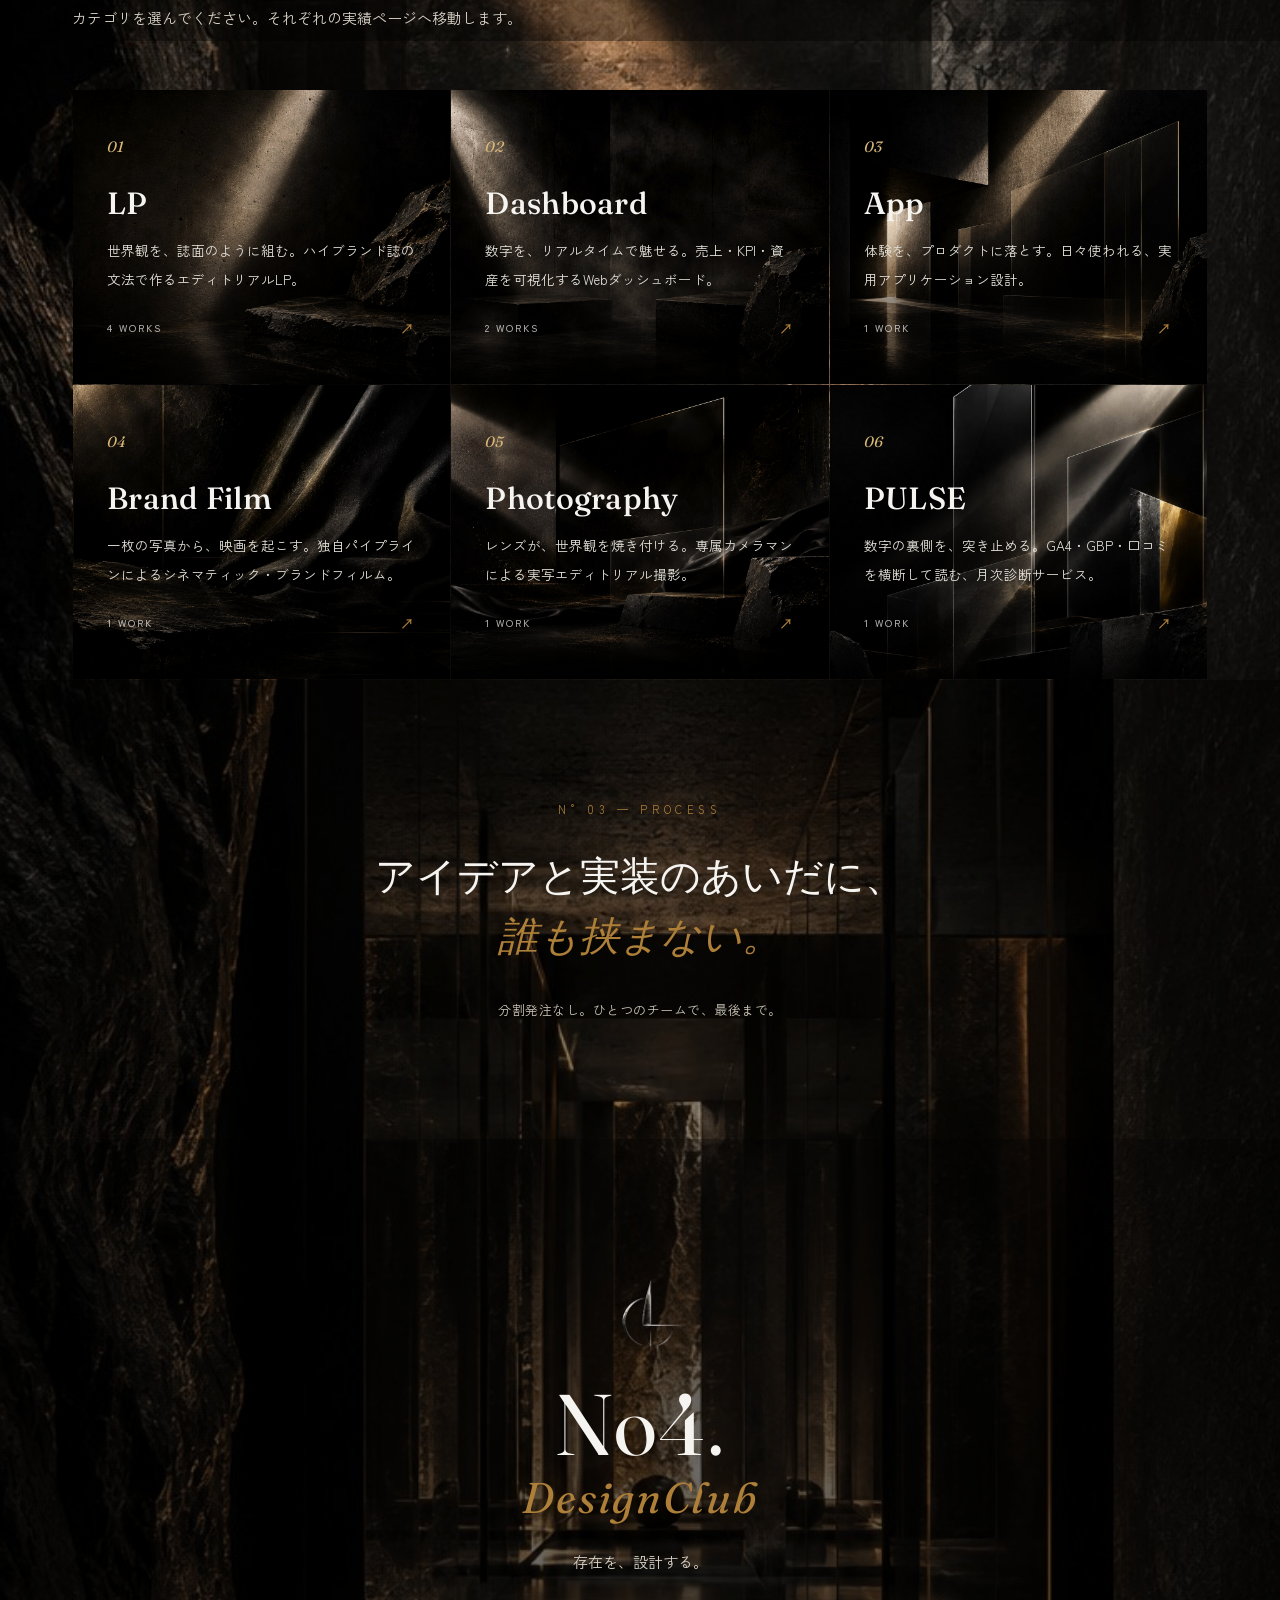
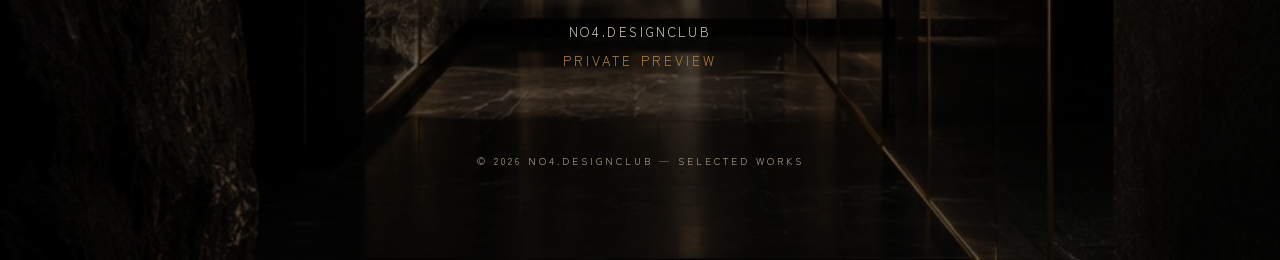
==== commit ad4b6960: "Add PULSE category page + anonymized sample report" ====
--- a/index.html
+++ b/index.html
@@ -65,7 +65,7 @@
 <!-- ============ CATEGORIES ============ -->
 <section class="band" id="s-categories">
   <div class="wrap">
-    <span class="eyebrow reveal">N&deg; 02 &mdash; Selected Works · 05 Categories</span>
+    <span class="eyebrow reveal">N&deg; 02 &mdash; Selected Works · 06 Categories</span>
     <h2 class="serif reveal">Works.</h2>
     <p class="sub reveal">カテゴリを選んでください。それぞれの実績ページへ移動します。</p>
   </div>
@@ -114,6 +114,14 @@
       <div class="meta-row"><span>1 Work</span><span class="arrow">&#8599;</span></div>
     </a>
 
+    <a class="cat-card" href="category-pulse.html">
+      <div class="bg"><img src="assets/thumbs/gen_pulse.jpg" alt="" loading="lazy"></div>
+      <span class="n serif">06</span>
+      <h3>PULSE</h3>
+      <p>数字の裏側を、突き止める。GA4・GBP・口コミを横断して読む、月次診断サービス。</p>
+      <div class="meta-row"><span>1 Work</span><span class="arrow">&#8599;</span></div>
+    </a>
+
   </div>
 </div>
 
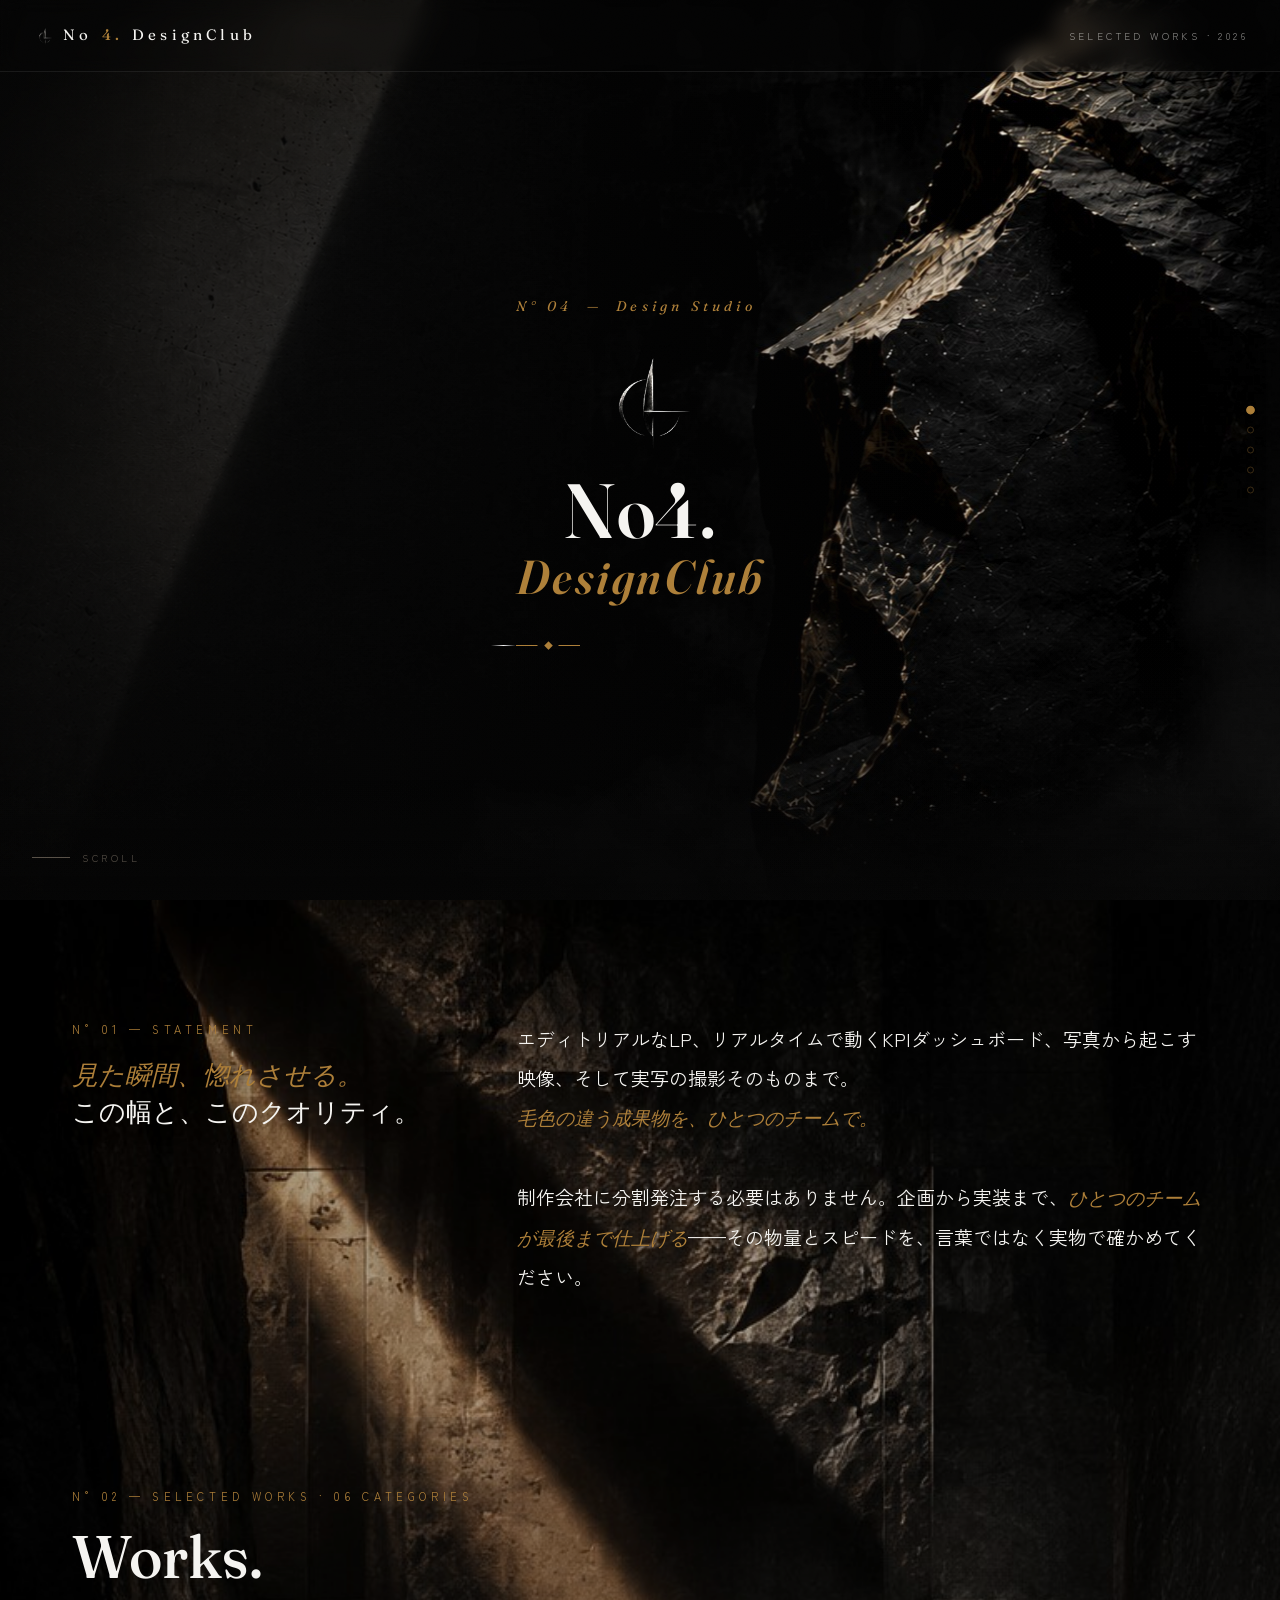
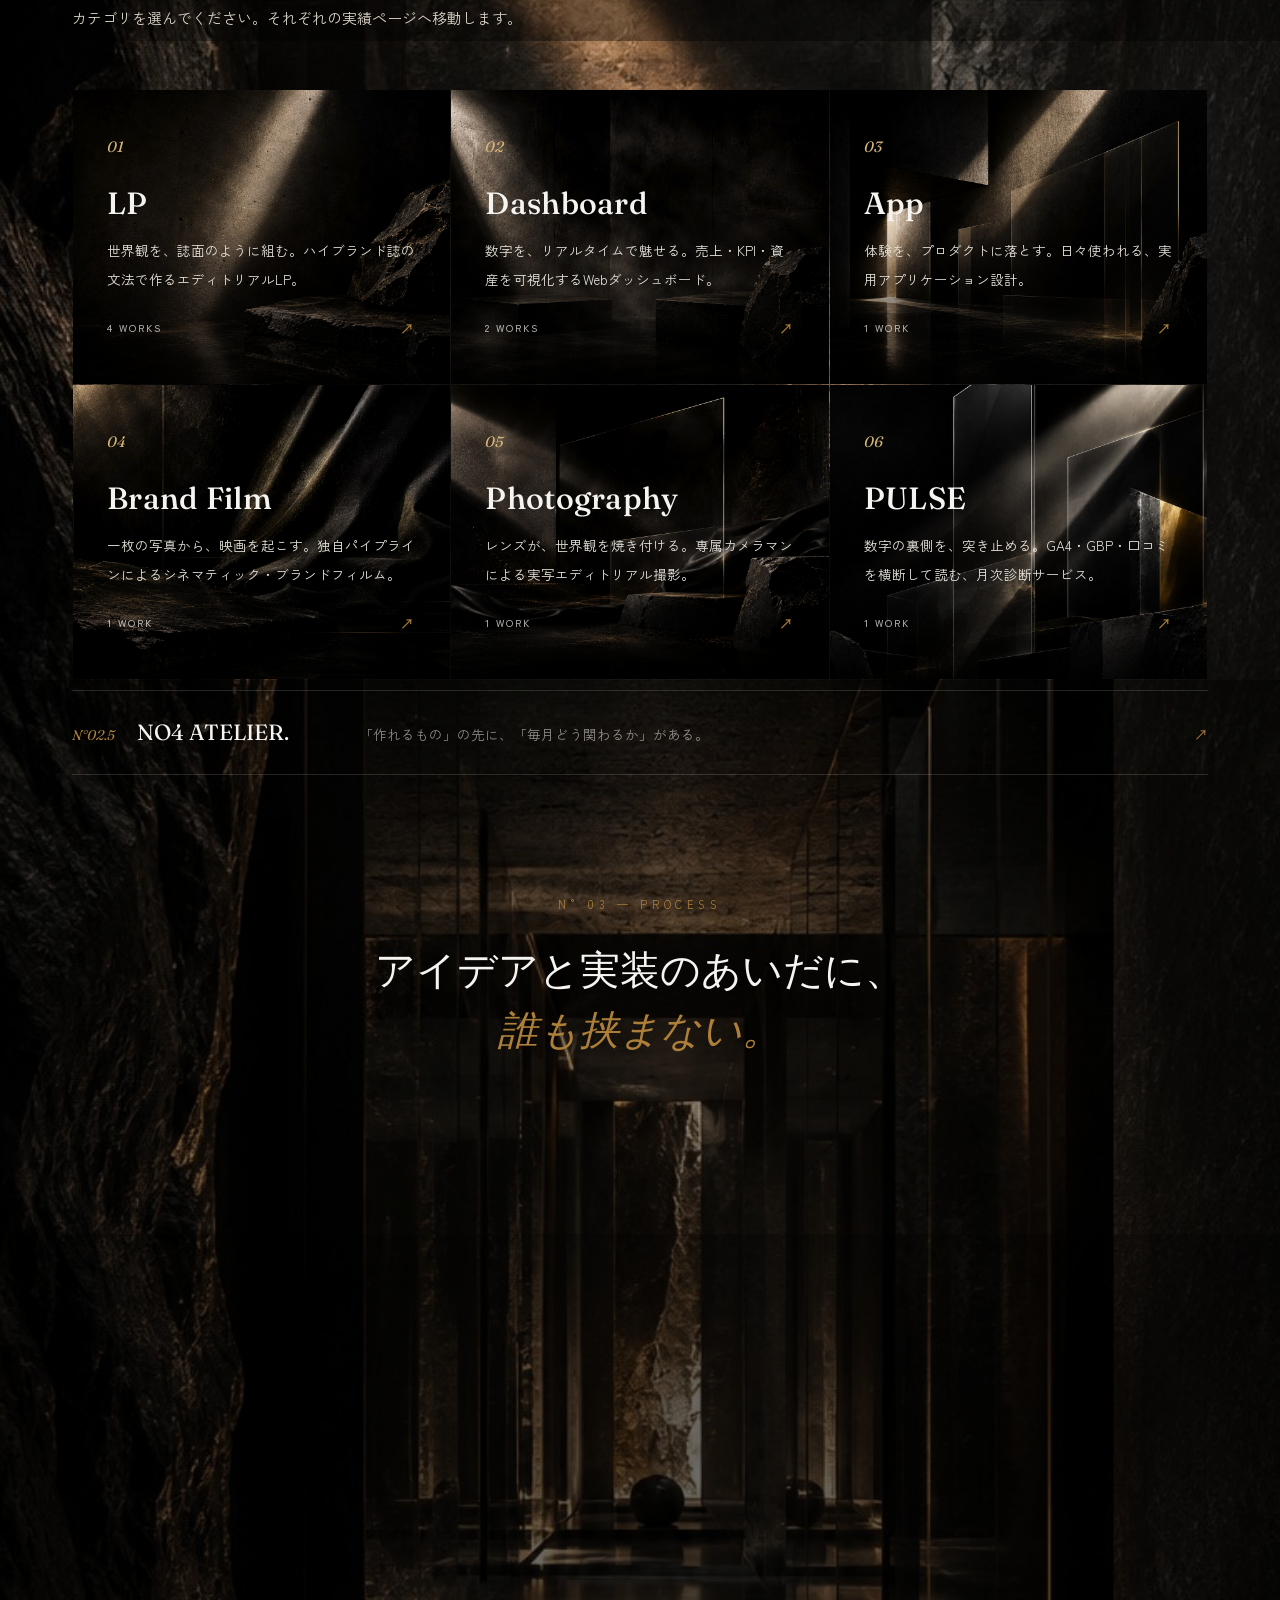
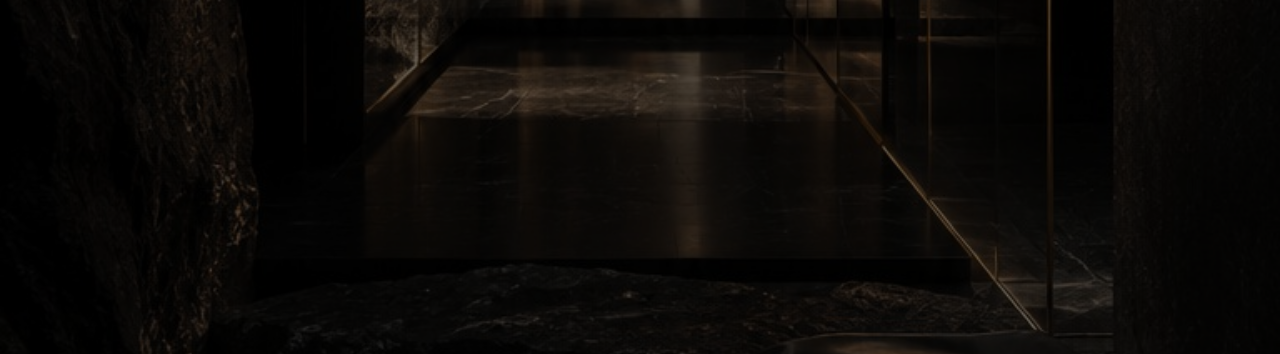
==== commit 37d50407: "Add NO4 ATELIER offer page (atelier.html) 2階=提案・クロージングページを新設。既存6カテゴリ(証拠)への導線をハブと各カテゴリページに追加。" ====
--- a/index.html
+++ b/index.html
@@ -125,6 +125,18 @@
   </div>
 </div>
 
+<!-- ============ ATELIER OFFER BAND ============ -->
+<section class="band atl-band-tight" style="padding-top:10px">
+  <div class="wrap">
+    <a class="atl-index-row ext" href="atelier.html" style="border-top:1px solid rgba(245,244,241,.14)">
+      <span class="n serif">N&deg;02.5</span>
+      <span class="en serif">NO4 ATELIER.</span>
+      <span class="ja">「作れるもの」の先に、「毎月どう関わるか」がある。</span>
+      <span class="arrow">&#8599;</span>
+    </a>
+  </div>
+</section>
+
 <!-- ============ PROCESS ============ -->
 <section class="process" id="s-process">
   <div class="wrap">
--- a/styles.css
+++ b/styles.css
@@ -1,3 +1,5 @@
+.gold-particles{position:fixed;inset:0;z-index:500;pointer-events:none;mix-blend-mode:screen}
+
 :root{
   --bg:#fbfaf8;
   --bg-soft:#f3f1ec;
@@ -543,6 +545,13 @@
   border-bottom:1px solid var(--line);padding-bottom:6px;transition:color .25s ease,border-color .25s ease;
 }
 .back-band .to-hub:hover{color:var(--gold);border-color:var(--gold-line)}
+.back-band{display:flex;flex-direction:column;align-items:center;gap:16px}
+.back-band .to-atelier{
+  display:inline-flex;align-items:center;gap:10px;text-decoration:none;
+  font-family:var(--sans);font-size:12px;letter-spacing:.24em;text-transform:uppercase;color:var(--gold);
+  border-bottom:1px solid var(--gold-line);padding-bottom:6px;transition:color .25s ease,border-color .25s ease;
+}
+.back-band .to-atelier:hover{color:#8a6226;border-color:var(--gold)}
 
 /* ---------- responsive ---------- */
 @media (max-width:900px){
@@ -589,3 +598,182 @@
   transition:transform .35s cubic-bezier(.16,1,.3,1);
   transform-style:preserve-3d;will-change:transform;
 }
+
+/* ================================================================
+   atelier.html (2026-07-28) — NO4 ATELIERオファーページ専用
+   1階(証拠・ライト)に対する2階(提案・ダーク)。既存クラスは一切変更せず、
+   .atl- 名前空間で追記のみ行う。設計書: Vault STRATEGY/2026-07-28_NO4_ATELIER_オファーページ設計.md
+   ================================================================ */
+
+/* noir-topページ内に戻りリンクを置く場合の配色（現状どこにも組み合わせが無いので既存ページには影響しない） */
+.noir-top .topbar .back{color:rgba(245,244,241,.55)}
+.noir-top .topbar .back:hover{color:var(--gold)}
+
+.hero-noir .fine-line{margin-top:18px;max-width:560px;font-size:13.5px;color:rgba(245,244,241,.5);line-height:1.9}
+
+/* ---------- 01 friction: compare diagram ---------- */
+.atl-compare{display:grid;grid-template-columns:1fr auto 1fr;gap:40px;align-items:center;margin-top:56px}
+.atl-compare-label{font-size:10px;letter-spacing:.24em;text-transform:uppercase;color:rgba(245,244,241,.45);margin-bottom:20px}
+.atl-compare-label.gold{color:var(--gold)}
+.atl-compare-boxes{display:flex;flex-direction:column;gap:12px}
+.atl-box{
+  border:1px solid rgba(245,244,241,.16);padding:13px 18px;font-size:13px;color:rgba(245,244,241,.7);
+  background:rgba(245,244,241,.03);
+}
+.atl-compare-div{width:1px;height:170px;background:rgba(245,244,241,.16);justify-self:center}
+.atl-compare-hub{
+  border:1px solid var(--gold-line);background:rgba(173,127,57,.08);
+  padding:26px 26px;font-family:var(--serif);font-style:italic;color:#f5f4f1;font-size:18px;text-align:center;
+}
+.atl-compare-hub .sub{display:block;margin-top:10px;font-family:var(--sans);font-style:normal;font-size:11px;letter-spacing:.16em;text-transform:uppercase;color:var(--gold-soft)}
+@media (max-width:700px){
+  .atl-compare{grid-template-columns:1fr;gap:20px}
+  .atl-compare-div{width:100%;height:1px}
+}
+
+/* ---------- 02 index list ---------- */
+.atl-index{margin-top:44px;border-top:1px solid rgba(245,244,241,.14)}
+.atl-index-row{
+  position:relative;z-index:1;
+  display:flex;align-items:baseline;gap:22px;padding:22px 0;
+  border-bottom:1px solid rgba(245,244,241,.14);text-decoration:none;color:inherit;
+  transition:padding-left .25s ease;
+}
+.atl-index-row:hover{padding-left:10px}
+.atl-index-row .n{font-family:var(--serif);font-style:italic;color:var(--gold);font-size:14px;flex:0 0 26px}
+.atl-index-row .en{font-family:var(--serif);color:#f5f4f1;font-size:clamp(17px,2vw,22px);flex:0 0 200px}
+.atl-index-row .ja{font-size:13.5px;color:rgba(245,244,241,.55);flex:1}
+.atl-index-row .arrow{font-size:14px;color:var(--gold);transition:transform .25s ease;flex:0 0 auto}
+.atl-index-row:hover .arrow{transform:translateY(4px)}
+.atl-index-row.ext .arrow:hover,.atl-index-row.ext:hover .arrow{transform:translate(4px,-4px)}
+@media (max-width:700px){
+  .atl-index-row{flex-wrap:wrap;gap:4px 16px}
+  .atl-index-row .en{flex:0 0 auto}
+  .atl-index-row .arrow{display:none}
+}
+
+/* ---------- 03 pillars (dark variant of .work) ---------- */
+.atl-pillars-wrap{position:relative;padding:30px 0 10px}
+.atl-pillars-wrap::after{content:"";position:absolute;inset:0;z-index:0;background:rgba(0,0,0,.4)}
+.atl-pillars-wrap>.wrap{position:relative;z-index:1}
+.atl-pillar{padding:60px 0;border-top:1px solid rgba(245,244,241,.14)}
+.atl-pillar:first-child{border-top:none}
+.atl-pillar .head{display:grid;grid-template-columns:auto 1fr;gap:32px;align-items:start}
+.atl-pillar .idx{
+  font-family:var(--serif);font-style:italic;font-size:26px;line-height:1;color:var(--gold);
+  width:68px;height:68px;border-radius:50%;display:flex;align-items:center;justify-content:center;
+  background:radial-gradient(circle at 34% 30%,#fffaf1,#f0e6d2 62%);
+  box-shadow:inset 0 1px 2px rgba(255,255,255,.9),0 8px 18px -8px rgba(0,0,0,.55),0 0 0 1px var(--gold-line);
+  flex:0 0 auto;
+}
+.atl-pillar .tags{display:flex;gap:10px;flex-wrap:wrap;margin-bottom:14px}
+.atl-pillar h3{font-size:clamp(25px,3.2vw,36px);letter-spacing:.01em;color:#f5f4f1}
+.atl-pillar .concept{margin-top:12px;font-size:15.5px;color:rgba(245,244,241,.7);font-weight:400;max-width:640px;line-height:1.85}
+.atl-pillar ul{list-style:none;margin-top:20px;display:grid;grid-template-columns:1fr 1fr;gap:8px 34px;max-width:720px}
+.atl-pillar li{position:relative;padding-left:20px;font-size:13px;color:rgba(245,244,241,.82);font-weight:400;line-height:1.7}
+.atl-pillar li::before{content:"";position:absolute;left:0;top:.72em;width:6px;height:1px;background:var(--gold)}
+.atl-pillar .live-link{margin-top:22px}
+.atl-pillar.featured{border-left:2px solid var(--gold);padding-left:26px;margin-left:-27px}
+.atl-pillar.optional{opacity:.75}
+.atl-pillar.optional .idx{color:rgba(245,244,241,.4);background:radial-gradient(circle at 34% 30%,#3a3a3a,#1e1e1e 62%);box-shadow:inset 0 1px 2px rgba(255,255,255,.1),0 0 0 1px rgba(245,244,241,.14)}
+.atl-pillar.optional{border-top-style:dashed}
+@media (max-width:900px){
+  .atl-pillar .head{grid-template-columns:1fr;gap:14px}
+  .atl-pillar .idx{width:52px;height:52px;font-size:20px}
+  .atl-pillar ul{grid-template-columns:1fr}
+  .atl-pillar.featured{margin-left:0}
+}
+
+/* ---------- 04 approach: timeline ---------- */
+.atl-timeline{margin-top:56px}
+.atl-timeline-track{display:flex;align-items:center;gap:0}
+.atl-timeline-block{
+  flex:0 0 auto;background:rgba(245,244,241,.06);border:1px solid var(--gold-line);
+  padding:16px 22px;font-family:var(--serif);font-style:italic;color:#f5f4f1;font-size:14px;white-space:nowrap;
+}
+.atl-timeline-line{
+  flex:1;height:1px;margin:0 4px;position:relative;
+  background:linear-gradient(90deg,var(--gold-line) 0%,var(--gold-line) 75%,transparent 100%);
+  display:flex;justify-content:space-around;align-items:center;
+}
+.atl-timeline-line .dm{color:var(--gold);font-size:9px;background:transparent;position:relative}
+.atl-timeline-cols{display:grid;grid-template-columns:1fr 1fr;gap:40px;margin-top:34px}
+.atl-timeline-cols .lbl{font-size:10px;letter-spacing:.2em;text-transform:uppercase;color:rgba(245,244,241,.45);margin-bottom:14px}
+.atl-timeline-cols ul{list-style:none}
+.atl-timeline-cols li{position:relative;padding-left:18px;font-size:13.5px;color:rgba(245,244,241,.78);line-height:1.85;margin-bottom:8px}
+.atl-timeline-cols li::before{content:"";position:absolute;left:0;top:.78em;width:6px;height:1px;background:var(--gold)}
+.atl-timeline-note{margin-top:30px;font-size:14px;color:rgba(245,244,241,.65);font-style:italic;font-family:var(--serif)}
+@media (max-width:700px){
+  .atl-timeline-track{flex-direction:column;align-items:flex-start;gap:16px}
+  .atl-timeline-line{width:1px;height:70px;margin:0}
+  .atl-timeline-cols{grid-template-columns:1fr}
+}
+
+/* ---------- 05 monthly rhythm ---------- */
+.atl-rhythm{margin-top:70px;border-top:1px solid rgba(245,244,241,.14)}
+.atl-rhythm-row{position:relative;z-index:1;display:grid;grid-template-columns:130px 1fr;gap:24px;padding:24px 0;border-bottom:1px solid rgba(245,244,241,.14)}
+.atl-rhythm-row .when{font-family:var(--serif);font-style:italic;color:var(--gold);font-size:14px}
+.atl-rhythm-row .what{font-size:14.5px;color:rgba(245,244,241,.78);line-height:1.8}
+.atl-rhythm-note{position:relative;z-index:1;margin-top:26px;font-family:var(--serif);font-style:italic;color:#f5f4f1;font-size:16px}
+.atl-safe{position:relative;z-index:1}
+@media (max-width:600px){.atl-rhythm-row{grid-template-columns:1fr;gap:6px}}
+
+/* ---------- 06 first 30 days ---------- */
+.atl-steps{margin-top:50px}
+.atl-step{display:grid;grid-template-columns:112px 1fr;gap:28px;padding:28px 0;position:relative}
+.atl-step:not(:last-child)::after{content:"";position:absolute;left:55px;top:66px;bottom:-6px;width:1px;background:rgba(245,244,241,.18)}
+.atl-step .day{font-family:var(--serif);font-style:italic;color:var(--gold);font-size:13px;letter-spacing:.02em}
+.atl-step h4{font-size:17px;color:#f5f4f1;margin-bottom:8px;font-weight:500}
+.atl-step p{font-size:14px;color:rgba(245,244,241,.68);line-height:1.85}
+@media (max-width:600px){.atl-step{grid-template-columns:64px 1fr;gap:16px}.atl-step:not(:last-child)::after{left:31px}}
+
+/* ---------- 07 proof list ---------- */
+.atl-proof-list{margin-top:40px;border-top:1px solid rgba(245,244,241,.14)}
+.atl-proof-row{
+  position:relative;z-index:1;
+  display:flex;gap:24px;align-items:center;padding:24px 0;
+  border-bottom:1px solid rgba(245,244,241,.14);text-decoration:none;color:inherit;
+}
+.atl-proof-row .thumb{flex:0 0 100px;height:66px;border-radius:4px;overflow:hidden;background:#111;border:1px solid rgba(245,244,241,.14)}
+.atl-proof-row .thumb img{width:100%;height:100%;object-fit:cover}
+.atl-proof-row .body{flex:1;min-width:0}
+.atl-proof-row .ttl{font-family:var(--serif);color:#f5f4f1;font-size:16px;margin-bottom:4px}
+.atl-proof-row .desc{font-size:13px;color:rgba(245,244,241,.55)}
+.atl-proof-row .go{color:var(--gold);font-size:13px;flex:0 0 auto;transition:transform .25s ease}
+.atl-proof-row:hover .go{transform:translate(3px,-3px)}
+@media (max-width:600px){.atl-proof-row{flex-wrap:wrap}.atl-proof-row .thumb{flex:0 0 100%;height:110px}}
+
+/* ---------- 08 capacity ---------- */
+.atl-capacity p{max-width:640px;margin:0 auto}
+.atl-capacity p+p{margin-top:22px;font-family:var(--sans);font-size:15px;color:#d8d2c6;font-weight:400}
+.atl-capacity .g{color:var(--gold);font-style:italic}
+
+/* ---------- 09 gold closing CTA ---------- */
+.atl-gold-cta{padding:130px 0 110px;text-align:center;background:var(--gold);position:relative;z-index:1}
+.atl-gold-cta .wrap{position:relative}
+.atl-gold-cta .lbl{font-size:11px;letter-spacing:.32em;text-transform:uppercase;color:rgba(22,22,22,.6)}
+.atl-gold-cta h2{font-family:var(--serif);font-size:clamp(28px,4.2vw,50px);color:#161616;margin-top:22px;line-height:1.32;max-width:760px;margin-left:auto;margin-right:auto}
+.atl-gold-cta .desc{margin-top:22px;font-size:14.5px;color:rgba(22,22,22,.72);max-width:520px;margin-left:auto;margin-right:auto;line-height:1.85}
+.atl-cta-buttons{margin-top:44px;display:flex;flex-direction:column;align-items:center;gap:18px}
+.atl-btn-primary{
+  display:inline-flex;align-items:center;gap:10px;background:#161616;color:#f5f4f1;
+  padding:17px 34px;font-family:var(--sans);font-size:12.5px;letter-spacing:.18em;text-transform:uppercase;
+  text-decoration:none;border-radius:2px;transition:transform .25s ease,box-shadow .25s ease;
+}
+.atl-btn-primary:hover{transform:translateY(-2px);box-shadow:0 16px 34px -16px rgba(0,0,0,.55)}
+.atl-btn-primary span{font-size:14px}
+.atl-btn-secondary{
+  display:inline-flex;align-items:center;gap:8px;color:#161616;text-decoration:none;
+  font-family:var(--sans);font-size:12px;letter-spacing:.14em;text-transform:uppercase;
+  border-bottom:1px solid rgba(22,22,22,.4);padding-bottom:4px;transition:border-color .25s ease;
+}
+.atl-btn-secondary:hover{border-color:#161616}
+.atl-contact-block{
+  margin-top:64px;display:inline-flex;flex-direction:column;gap:6px;
+  font-family:var(--sans);font-size:12px;letter-spacing:.2em;text-transform:uppercase;color:rgba(22,22,22,.55);
+}
+.atl-contact-block b{color:#161616;font-weight:500;letter-spacing:.24em}
+.atl-gold-cta .foot{margin-top:56px;color:rgba(22,22,22,.5)}
+
+/* ---------- atelier: shared eyebrow/heading bands reuse .band/.statement/.process, dark section spacing tune ---------- */
+.atl-band-tight{padding-bottom:0}
